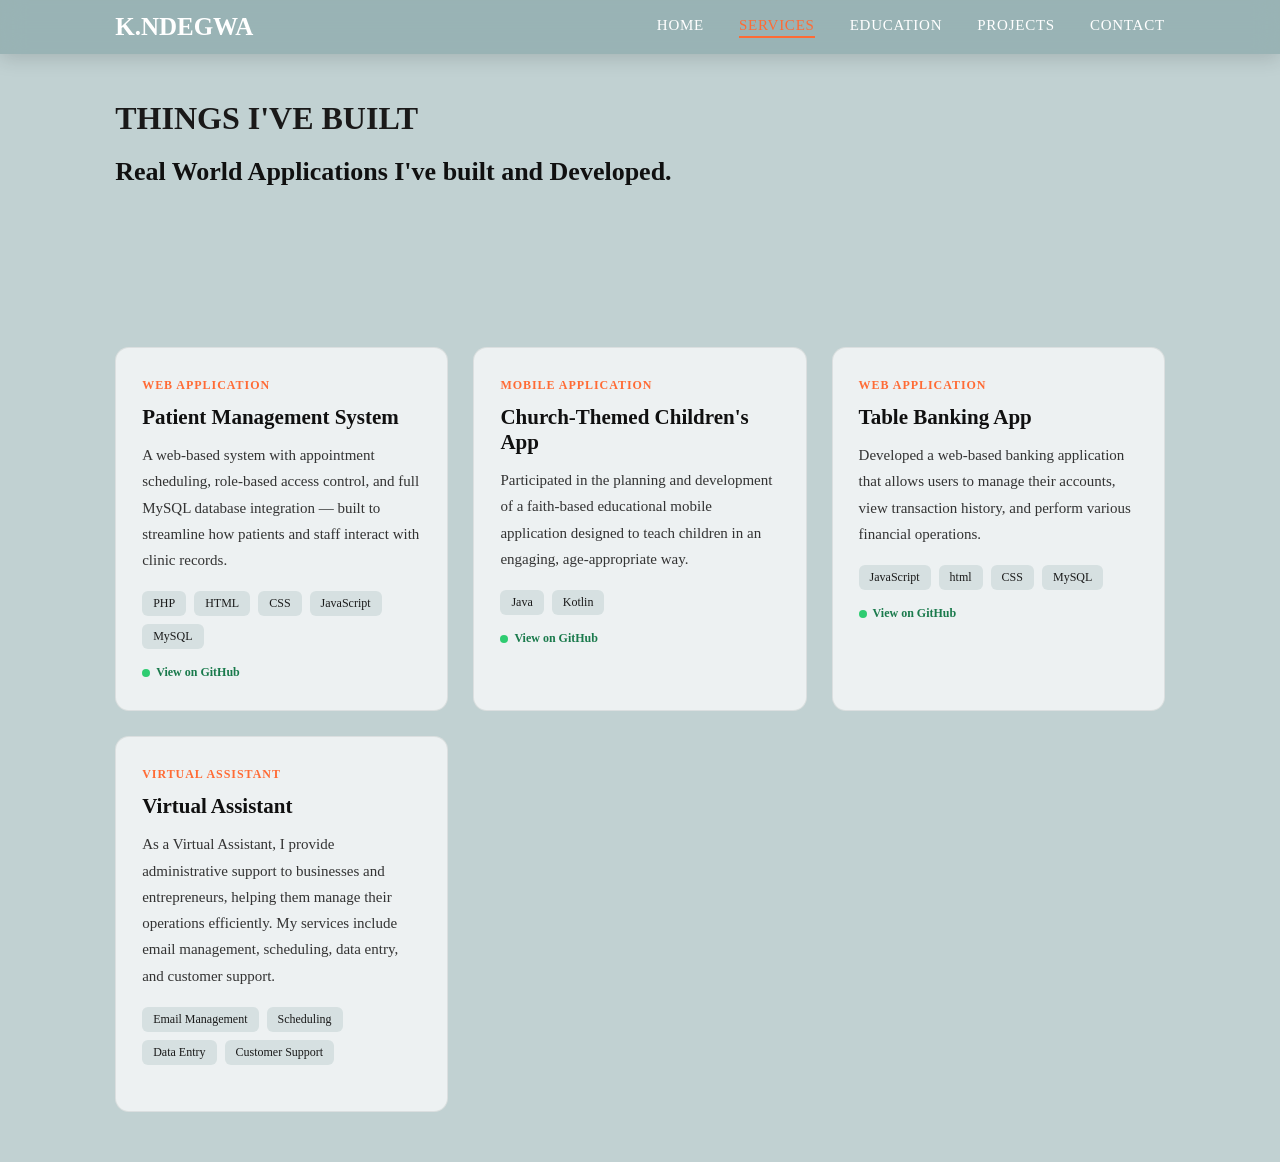
==== projects.html @ 91844ad6 "Add files via upload" ====
<!DOCTYPE html>
<html lang="en">
<head>
    <meta charset="UTF-8">
    <meta name="viewport" content="width=device-width, initial-scale=1.0">
    <link rel="stylesheet" href="https://cdnjs.cloudflare.com/ajax/libs/font-awesome/5.15.3/css/all.min.css">
    <link rel="stylesheet"href="style.css">
    <title>My Portfolio</title>
</head>
<body>
    <header>
        <a href="index.html" class="logo">K.NDEGWA</a>
        <nav>
            <a href="index.html">HOME</a>
            <a href="service.html" class="active">SERVICES</a>
            <a href="education.html">EDUCATION</a>
            <a href="projects.html">PROJECTS</a>
            <a href="contact.html">CONTACT</a>
        </nav>
    </header>
    <section class="projects-content">
        <h1>THINGS I'VE BUILT</h1>
        <h2>Real World Applications I've built and Developed.</h2>
    
    </section>
    <!--My Projects Section-->
    <section class="projects content" id="projects">
    <div class="projects-content">
        <div class="projects-grid">

            <a href="https://github.com/favored-njiru/patient-management-system" target="_blank" class="project-card">
                <span class="project-tag">Web Application</span>
                <h3>Patient Management System</h3>
                <p>A web-based system with appointment scheduling, role-based access control, and full MySQL database integration — built to streamline how patients and staff interact with clinic records.</p>
                <div class="project-stack">
                    <span class="stack-chip">PHP</span>
                    <span class="stack-chip">HTML</span>
                    <span class="stack-chip">CSS</span>
                    <span class="stack-chip">JavaScript</span>
                    <span class="stack-chip">MySQL</span>
                </div>
                <div class="project-status"><span class="dot"></span> View on GitHub</div>
            </a>

            <a href="https://github.com/favored-njiru/growth" target="_blank" class="project-card">
                <span class="project-tag">Mobile Application</span>
                <h3>Church-Themed Children's App</h3>
                <p>Participated in the planning and development of a faith-based educational mobile application designed to teach children in an engaging, age-appropriate way.</p>
                <div class="project-stack">
                    <span class="stack-chip">Java</span>
                    <span class="stack-chip">Kotlin</span>
                </div>
                <div class="project-status"><span class="dot"></span> View on GitHub</div>
            </a>

            <a href="https://github.com/favored-njiru/table-banking" target="_blank" class="project-card">
                <span class="project-tag">Web Application</span>
                <h3>Table Banking App</h3>
                <p>Developed a web-based banking application that allows users to manage their accounts, view transaction history, and perform various financial operations.</p>
                <div class="project-stack">
                    <span class="stack-chip">JavaScript</span>
                    <span class="stack-chip">html</span>
                    <span class="stack-chip">CSS</span>
                    <span class="stack-chip">MySQL</span>
                </div>
                <div class="project-status"><span class="dot"></span> View on GitHub</div>
            </a>
            
            <a href="https://github.com/your-username/virtual-assistant" target="_blank" class="project-card">
                <span class="project-tag">Virtual Assistant</span>
                <h3>Virtual Assistant</h3>
                <p>As a Virtual Assistant, I provide administrative support to businesses and entrepreneurs, helping them manage their operations efficiently. My services include email management, scheduling, data entry, and customer support.</p>
                <div class="project-stack">
                    <span class="stack-chip">Email Management</span>
                    <span class="stack-chip">Scheduling</span>
                    <span class="stack-chip">Data Entry</span>
                    <span class="stack-chip">Customer Support</span>
                </div>

            </a>
        </div>
    </div>
</section>
---- style.css ----
@import url('https://fonts.googleapis.com/css2?family=Poppins:wght@300;400;500;600;700&display=swap');
*{
    margin: 0;
    padding: 0;
    box-sizing: border-box;
    font-family: Bungee Shade;
    text-decoration: none;
    outline: none;
    border: none;
    scroll-behavior: smooth;
}
html{
    scroll-behavior: smooth;
    font-size: 62.5%;
}
body{
    background: #789b9d74;
    overflow-x: hidden;
    width: 100%;
    height: 100%;
    color: #101010;
}
header{
    margin: 0 auto;
    position: fixed;
    top: 0;
    left: 0;
    width: 100%;
    padding: 1.3rem 9%;
    background: rgba(120, 155, 157, 0.55);
    backdrop-filter: blur(12px);
    box-shadow: 0 4px 20px rgba(0,0,0,0.15);
    display: flex;
    justify-content: space-between;
    align-items: center;
    z-index: 100;
    transition: 0.3s ease;
}

.logo{
    color: #fff;
    font-size: 2.5rem;
    font-weight: 600;
    cursor: pointer;
    transition: 0.3s ease;
}
.logo:hover{
    transform: scale(1.05);
}

nav{
    display: flex;
    align-items: center;
}

nav a{
    font-size: 1.5rem;
    font-weight: 500;
    letter-spacing: 0.05em;
    color: #fff;
    margin-left: 3.5rem;
    position: relative;
    padding-bottom: 4px;
}

nav a::after{
    content: '';
    position: absolute;
    left: 0;
    bottom: 0;
    width: 0;
    height: 2px;
    background: #ff6b35;
    transition: width 0.3s ease;
}

nav a:hover,
nav a.active{
    color: #ff6b35;
}
nav a:hover::after,
nav a.active::after{
    width: 100%;
}

#navToggle{
    display: none;
    background: none;
    font-size: 2.4rem;
    color: #fff;
    cursor: pointer;
}

@media screen and (max-width: 991px){
    nav{
        position: fixed;
        top: 0;
        right: 0;
        height: 100vh;
        width: 65%;
        background: #789b9d;
        flex-direction: column;
        justify-content: center;
        align-items: flex-start;
        padding: 2rem 8%;
        gap: 2rem;
        transform: translateX(100%);
        transition: transform 0.4s ease;
    }
    nav.open{
        transform: translateX(0);
    }
    nav a{
        margin-left: 0;
    }
    #navToggle{
        display: block;
    }
}
section{
    
     padding: 8rem 9% 5rem 9%;
}
.home{
    display: flex;
    justify-content: center;
    align-items: center;
    gap: 6rem;
    min-height: 100vh;
    background: #789b9d74;

}

.home-img{
    width: 500px;
    height:500px;
    border-radius: 50%;
    overflow: hidden;
    border: 4px solid #ff6b35;
    box-shadow: 0 8px 20px rgba(0, 0, 0, 0.2);
    flex-shrink: 0;
}

.home-img img{
    width: 100%;
    height: 100%;
    object-fit: cover;
    display: block;
}

.home-content{
    max-width: 600px;
}

.home-content h1{
    font-size: 4.2rem;
    font-weight: 700;
    line-height: 1.15;
    color: #fff;
    text-shadow: 2px 2px 12px rgba(0,0,0,0.25);
    margin-bottom: 1rem;
}

.home-content h2{
    font-size: 2rem;
    font-weight: 500;
    color: #101010;
    margin-bottom: 1.6rem;
}

.home-content h2 span{
    color: #101010;
    font-weight: 600;
}

.home-content p{
    font-size: 1.6rem;
    line-height: 1.8;
    color: #1a1a1a;
    max-width: 520px;
    margin-bottom: 2.2rem;
}

.social-icons{
    display: flex;
    gap: 1.4rem;
    margin-bottom: 2.6rem;
}

.social-icons a{
    display: inline-flex;
    justify-content: center;
    align-items: center;
    width: 4.4rem;
    height: 4.4rem;
    border-radius: 50%;
    background: #fff;
    color: #789b9d;
    font-size: 1.9rem;
    box-shadow: 0 4px 12px rgba(0,0,0,0.15);
    transition: 0.3s ease;
}

.social-icons a:hover{
    background: #ff6b35;
    color: #fff;
    transform: translateY(-5px);
}

.btn{
    display: inline-block;
    padding: 1.3rem 3.4rem;
    background: #ff6b35;
    color: #fff;
    font-size: 1.6rem;
    font-weight: 600;
    letter-spacing: 0.03em;
    border-radius: 50px;
    box-shadow: 0 8px 20px rgba(255,107,53,0.35);
    transition: 0.3s ease;
}

.btn:hover{
    background: #101010;
    color: #fff;
    transform: translateY(-4px);
    box-shadow: 0 12px 24px rgba(0,0,0,0.3);
}

@media screen and (max-width: 768px){
    .home{
        flex-direction: column;
        text-align: center;
        gap: 3rem;
    }
    .home-content p{
        margin-left: auto;
        margin-right: auto;
    }
    .social-icons{
        justify-content: center;
    }
    .home-content h1{
        font-size: 3.2rem;
    }
}
.service-content{
    max-width: 100%;
}
.service-content h2{
    font-size: 2.4rem;
    font-weight: 600;
    color: #1a1919;
    margin-bottom: 2rem;
    margin-top: 2rem;
}
.service-content h3{
    font-size: 1.8rem;
    font-weight: 500;
    color: #101010;
    margin-bottom: 1.6rem;
}
.service-content p{
    font-size: 1.6rem;
    color: #1a1a1a;
    margin-bottom: 2.2rem;
}
.skills-content{
    display: flex;
    flex-wrap: wrap;
    gap: 2rem;
    margin-top: 2rem;
}
/* ===== SKILLS ===== */
.skills-content h2{
    font-size: 2.6rem;
    font-weight: 600;
    color: #101010;
    margin-bottom: 2.5rem;
}

.skill-bar{
    margin-bottom: 2rem;
}

.skill-bar .skill-name{
    display: flex;
    justify-content: space-between;
    font-size: 1.5rem;
    font-weight: 500;
    color: #1a1a1a;
    margin-bottom: 0.6rem;
}

.skill-track{
    width: 100%;
    height: 1.2rem;
    background: #ffffff80;
    border-radius: 50px;
    overflow: hidden;
}

.skill-fill{
    height: 100%;
    background: #ff6b35;
    border-radius: 50px;
}

/* ===== SERVICES ===== */
.services-grid{
    display: grid;
    grid-template-columns: repeat(auto-fit, minmax(240px, 1fr));
    gap: 2.5rem;
    margin-top: 3rem;
}

.service-box{
    background: #ffffffb3;
    padding: 3rem 2.2rem;
    border-radius: 1.2rem;
    box-shadow: 0 8px 20px rgba(0,0,0,0.1);
    transition: 0.3s ease;
}

.service-box:hover{
    transform: translateY(-8px);
    box-shadow: 0 14px 28px rgba(0,0,0,0.15);
}

.service-box i{
    font-size: 3rem;
    color: #ff6b35;
    margin-bottom: 1.6rem;
    display: block;
}

.service-box h3{
    font-size: 1.9rem;
    font-weight: 600;
    color: #101010;
    margin-bottom: 1rem;
}

.service-box p{
    font-size: 1.4rem;
    line-height: 1.7;
    color: #333;
}

/* ===== CONTACT ===== */
.contact-content h2{
    font-size: 2.6rem;
    font-weight: 700;
    color: #101010;
    margin-bottom: 0.8rem;
}

.contact-content h3{
    font-size: 1.8rem;
    font-weight: 500;
    color: #ff6b35;
    margin-bottom: 1.5rem;
}

.contact-content p{
    font-size: 1.5rem;
    line-height: 1.8;
    color: #1a1a1a;
    max-width: 100%x;
    margin-bottom: 2.5rem;
}
.projects-content h1{
    font-size: 3.2rem;
    font-weight: 600;
    color: #1a1919;
    margin-bottom: 2rem;
    margin-top: 2rem;
}
/* ===== PROJECTS ===== */
.projects-content h2{
    font-size: 2.6rem;
    font-weight: 600;
    color: #101010;
    margin-bottom: 3rem;
   
}

.projects-grid{
    display: grid;
    grid-template-columns: repeat(auto-fit, minmax(320px, 1fr));
    gap: 2.5rem;
}

.project-card{
    display: block;
    position: relative;
    background: #ffffffb3;
    border: 1px solid rgba(16,16,16,0.08);
    border-radius: 1.4rem;
    padding: 3rem 2.6rem;
    color: #101010;
    transition: 0.35s ease;
    overflow: hidden;
}

.project-card:hover{
    transform: translateY(-8px);
    border-color: #ff6b35;
    box-shadow: 0 18px 34px rgba(0,0,0,0.15);
}

.project-tag{
    display: inline-block;
    font-size: 1.2rem;
    font-weight: 700;
    letter-spacing: 0.08em;
    text-transform: uppercase;
    color: #ff6b35;
    margin-bottom: 1.2rem;
}

.project-card h3{
    font-size: 2.1rem;
    font-weight: 600;
    margin-bottom: 1.2rem;
    color: #101010;
}

.project-card p{
    font-size: 1.5rem;
    line-height: 1.75;
    color: #333;
    margin-bottom: 1.8rem;
}

.project-stack{
    display: flex;
    flex-wrap: wrap;
    gap: 0.8rem;
    margin-bottom: 1.6rem;
}

.stack-chip{
    font-size: 1.2rem;
    padding: 0.5rem 1.1rem;
    border-radius: 6px;
    background: #789b9d33;
    color: #1a1a1a;
    font-weight: 500;
}

/* fake "live" status badge */
.project-status{
    display: inline-flex;
    align-items: center;
    gap: 0.6rem;
    font-size: 1.2rem;
    font-weight: 600;
    color: #1a7a4c;
}

.project-status .dot{
    width: 0.8rem;
    height: 0.8rem;
    border-radius: 50%;
    background: #2ecc71;
    box-shadow: 0 0 0 0 rgba(46,204,113,0.6);
    animation: statusPulse 1.8s infinite;
}

@keyframes statusPulse{
    0%   { box-shadow: 0 0 0 0 rgba(46,204,113,0.55); }
    70%  { box-shadow: 0 0 0 8px rgba(46,204,113,0); }
    100% { box-shadow: 0 0 0 0 rgba(46,204,113,0); }
}

.project-card:hover .project-status{
    color: #ff6b35;
}
.project-card:hover .project-status .dot{
    background: #ff6b35;
    box-shadow: 0 0 0 0 rgba(255,107,53,0.6);
}
/* ===== CONTACT PAGE ===== */
.contact-content{
    text-align: center;
    max-width: 900px;
    margin: 0 auto;
}

.contact-content h2{
    font-size: 4rem;
    font-weight: 700;
    color: #101010;
    margin-bottom: 1.8rem;
}

.contact-content > p{
    font-size: 1.7rem;
    line-height: 1.8;
    color: #333;
    max-width: 640px;
    margin: 0 auto 4rem;
}

.contact-cards{
    display: flex;
    justify-content: center;
    flex-wrap: wrap;
    gap: 2rem;
}

.contact-card{
    background: #ffffffb3;
    border: 1px solid rgba(16,16,16,0.08);
    border-radius: 1.2rem;
    padding: 2.2rem 2.6rem;
    min-width: 240px;
    text-align: left;
    transition: 0.3s ease;
}

.contact-card:hover{
    transform: translateY(-6px);
    border-color: #ff6b35;
    box-shadow: 0 14px 28px rgba(0,0,0,0.12);
}

.contact-card .label{
    display: block;
    font-size: 1.2rem;
    font-weight: 700;
    letter-spacing: 0.1em;
    text-transform: uppercase;
    color: #ff6b35;
    margin-bottom: 0.7rem;
}

.contact-card .value{
    font-size: 1.6rem;
    font-weight: 500;
    color: #101010;
}

@media screen and (max-width: 768px){
    .contact-content h2{
        font-size: 3rem;
    }
    .contact-cards{
        flex-direction: column;
        align-items: center;
    }
}
/* ===== EDUCATION / EXPERIENCE TIMELINE ===== */
.education-content h2{
    font-size: 2.6rem;
    font-weight: 700;
    color: #101010;
    margin-bottom: 0.6rem;
}

.education-content .subtitle{
    font-size: 1.7rem;
    color: #333;
    margin-bottom: 4rem;
}

.timeline{
    position: relative;
    max-width: 750px;
    padding-left: 3.5rem;
    border-left: 2px solid rgba(16,16,16,0.12);
}

.timeline-item{
    position: relative;
    padding-bottom: 4rem;
}

.timeline-item:last-child{
    padding-bottom: 0;
}

.timeline-item::before{
    content: '';
    position: absolute;
    left: -4.4rem;
    top: 0.4rem;
    width: 1.6rem;
    height: 1.6rem;
    border-radius: 50%;
    background: #ff6b35;
    box-shadow: 0 0 0 5px #789b9d74, 0 0 0 6px rgba(16,16,16,0.12);
}

.timeline-date{
    display: inline-block;
    font-size: 1.3rem;
    font-weight: 700;
    letter-spacing: 0.06em;
    text-transform: uppercase;
    color: #ff6b35;
    margin-bottom: 0.6rem;
}

.timeline-item h3{
    font-size: 2rem;
    font-weight: 600;
    color: #101010;
    margin-bottom: 1rem;
}

.timeline-item p{
    font-size: 1.5rem;
    line-height: 1.75;
    color: #333;
    max-width: 600px;
}

@media screen and (max-width: 768px){
    .timeline{
        padding-left: 2.6rem;
    }
    .timeline-item::before{
        left: -3.4rem;
        width: 1.3rem;
        height: 1.3rem;
    }
    .education-content h2{
        font-size: 2.2rem;
    }
}
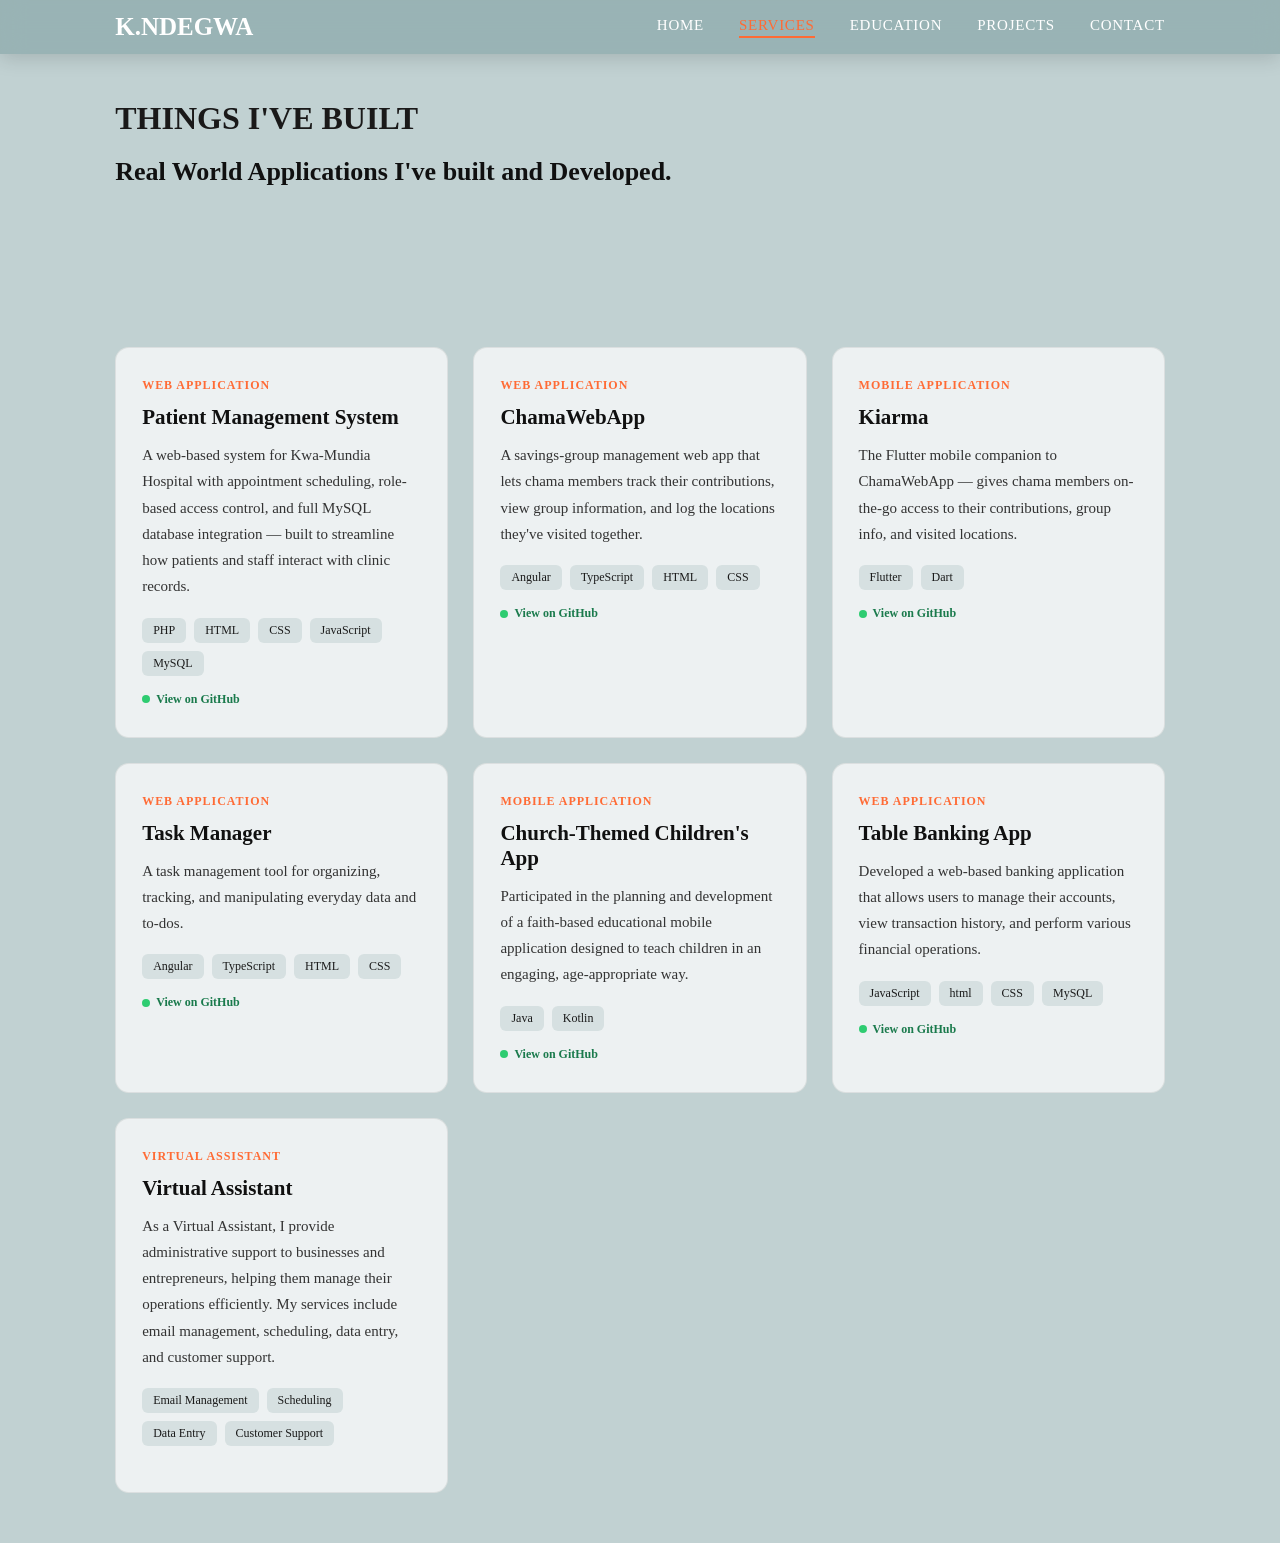
==== commit 4e7d9c7b: ":add new skills" ====
--- a/projects.html
+++ b/projects.html
@@ -28,16 +28,53 @@
     <div class="projects-content">
         <div class="projects-grid">
 
-            <a href="https://github.com/favored-njiru/patient-management-system" target="_blank" class="project-card">
+            <a href="https://github.com/favored-njiru/mundia-pms" target="_blank" class="project-card">
                 <span class="project-tag">Web Application</span>
                 <h3>Patient Management System</h3>
-                <p>A web-based system with appointment scheduling, role-based access control, and full MySQL database integration — built to streamline how patients and staff interact with clinic records.</p>
+                <p>A web-based system for Kwa-Mundia Hospital with appointment scheduling, role-based access control, and full MySQL database integration — built to streamline how patients and staff interact with clinic records.</p>
                 <div class="project-stack">
                     <span class="stack-chip">PHP</span>
                     <span class="stack-chip">HTML</span>
                     <span class="stack-chip">CSS</span>
                     <span class="stack-chip">JavaScript</span>
                     <span class="stack-chip">MySQL</span>
+                </div>
+                <div class="project-status"><span class="dot"></span> View on GitHub</div>
+            </a>
+
+            <a href="https://github.com/favored-njiru/12wings" target="_blank" class="project-card">
+                <span class="project-tag">Web Application</span>
+                <h3>ChamaWebApp</h3>
+                <p>A savings-group management web app that lets chama members track their contributions, view group information, and log the locations they've visited together.</p>
+                <div class="project-stack">
+                    <span class="stack-chip">Angular</span>
+                    <span class="stack-chip">TypeScript</span>
+                    <span class="stack-chip">HTML</span>
+                    <span class="stack-chip">CSS</span>
+                </div>
+                <div class="project-status"><span class="dot"></span> View on GitHub</div>
+            </a>
+
+            <a href="https://github.com/favored-njiru/12wings-app" target="_blank" class="project-card">
+                <span class="project-tag">Mobile Application</span>
+                <h3>Kiarma</h3>
+                <p>The Flutter mobile companion to ChamaWebApp — gives chama members on-the-go access to their contributions, group info, and visited locations.</p>
+                <div class="project-stack">
+                    <span class="stack-chip">Flutter</span>
+                    <span class="stack-chip">Dart</span>
+                </div>
+                <div class="project-status"><span class="dot"></span> View on GitHub</div>
+            </a>
+
+            <a href="https://github.com/favored-njiru/task-manager" target="_blank" class="project-card">
+                <span class="project-tag">Web Application</span>
+                <h3>Task Manager</h3>
+                <p>A task management tool for organizing, tracking, and manipulating everyday data and to-dos.</p>
+                <div class="project-stack">
+                    <span class="stack-chip">Angular</span>
+                    <span class="stack-chip">TypeScript</span>
+                    <span class="stack-chip">HTML</span>
+                    <span class="stack-chip">CSS</span>
                 </div>
                 <div class="project-status"><span class="dot"></span> View on GitHub</div>
             </a>
